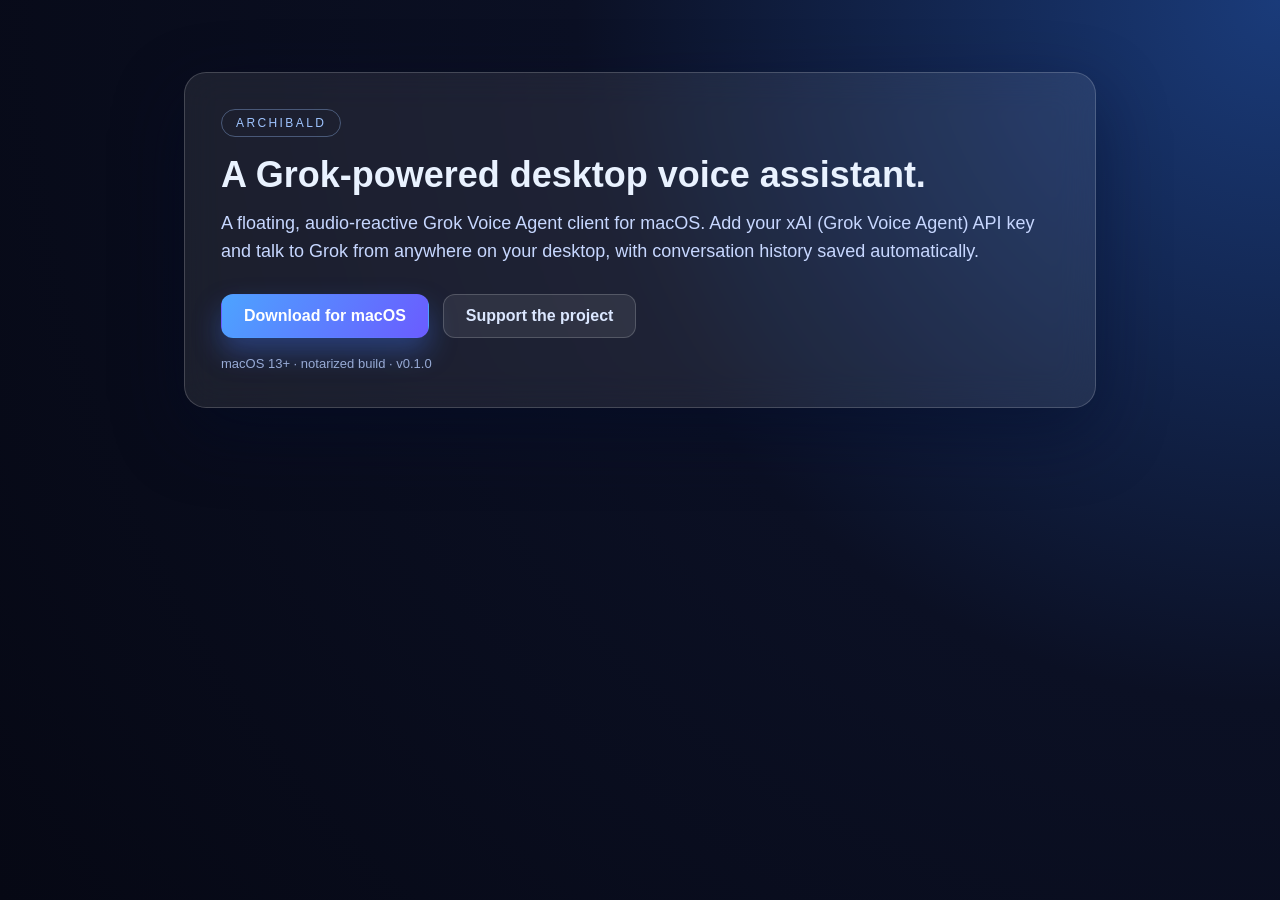
==== web/index.html @ 2627a798 "add basic site for downloading" ====
<!DOCTYPE html>
<html lang="en">
  <head>
    <meta charset="utf-8" />
    <meta name="viewport" content="width=device-width, initial-scale=1" />
    <title>Archibald</title>
    <meta
      name="description"
      content="Archibald is a floating desktop voice assistant for macOS."
    />
    <link rel="stylesheet" href="./style.css" />
  </head>
  <body>
    <main class="page">
      <header class="hero">
        <div class="badge">Archibald</div>
        <h1>A Grok-powered desktop voice assistant.</h1>
        <p class="subtitle">
          A floating, audio-reactive Grok Voice Agent client for macOS. Add your
          xAI (Grok Voice Agent) API key and talk to Grok from anywhere on your
          desktop, with conversation history saved automatically.
        </p>
        <div class="actions">
          <a
            class="button primary"
            href="https://github.com/jamesrisberg/archibald/releases/latest/download/Archibald.dmg"
          >
            Download for macOS
          </a>
          <a
            class="button ghost"
            id="support-button"
            href="https://buy.stripe.com/6oU5kDfq5g512861bedwc00"
            rel="noopener"
            target="_blank"
          >
            Support the project
          </a>
        </div>
        <p class="note">macOS 13+ · notarized build · v0.1.0</p>
      </header>
    </main>
  </body>
</html>
---- web/style.css ----
*,
*::before,
*::after {
  box-sizing: border-box;
}

body {
  margin: 0;
  font-family: -apple-system, BlinkMacSystemFont, "SF Pro Text", "SF Pro Display",
    "Helvetica Neue", Helvetica, Arial, sans-serif;
  color: #e9f2ff;
  background: radial-gradient(circle at top right, #1a3b7a 0%, #0b1024 45%, #060814 100%);
  min-height: 100vh;
}

.page {
  max-width: 960px;
  margin: 0 auto;
  padding: 72px 24px 80px;
  display: flex;
  flex-direction: column;
  gap: 36px;
}

.hero {
  padding: 36px;
  border-radius: 22px;
  background: rgba(255, 255, 255, 0.08);
  backdrop-filter: blur(18px);
  border: 1px solid rgba(255, 255, 255, 0.18);
  box-shadow: 0 25px 70px rgba(3, 12, 40, 0.45);
}

.badge {
  display: inline-flex;
  align-items: center;
  padding: 6px 14px;
  font-size: 12px;
  letter-spacing: 0.2em;
  text-transform: uppercase;
  color: #9fc4ff;
  border: 1px solid rgba(159, 196, 255, 0.35);
  border-radius: 999px;
  margin-bottom: 18px;
}

h1 {
  font-size: 36px;
  line-height: 1.1;
  margin: 0 0 14px;
}

.subtitle {
  font-size: 18px;
  line-height: 1.6;
  margin: 0 0 28px;
  color: #c7d7ff;
}

.actions {
  display: flex;
  flex-wrap: wrap;
  gap: 14px;
  margin-bottom: 18px;
}

.button {
  display: inline-flex;
  align-items: center;
  justify-content: center;
  padding: 12px 22px;
  border-radius: 12px;
  font-weight: 600;
  text-decoration: none;
  border: 1px solid transparent;
  transition: transform 0.2s ease, box-shadow 0.2s ease, border 0.2s ease;
}

.button.primary {
  background: linear-gradient(120deg, #4da3ff, #6a5cff);
  color: #fff;
  box-shadow: 0 14px 28px rgba(66, 120, 255, 0.35);
}

.button.ghost {
  background: rgba(255, 255, 255, 0.08);
  border-color: rgba(255, 255, 255, 0.18);
  color: #dbe7ff;
}

.button:hover {
  transform: translateY(-1px);
}

.note {
  font-size: 13px;
  color: #98abd6;
  margin: 0;
}

.panel {
  border-radius: 20px;
  background: rgba(10, 20, 40, 0.6);
  border: 1px solid rgba(255, 255, 255, 0.08);
  padding: 28px 30px;
}

.panel h2 {
  margin: 0 0 12px;
  font-size: 20px;
}

.panel ul {
  list-style: none;
  padding: 0;
  margin: 0;
  display: grid;
  gap: 10px;
}

.panel li {
  padding-left: 20px;
  position: relative;
  color: #c7d7ff;
}

.panel li::before {
  content: "";
  width: 10px;
  height: 10px;
  border-radius: 50%;
  background: #5ba8ff;
  position: absolute;
  left: 0;
  top: 6px;
}

@media (max-width: 640px) {
  h1 {
    font-size: 28px;
  }

  .hero {
    padding: 28px;
  }

  .actions {
    flex-direction: column;
  }
}
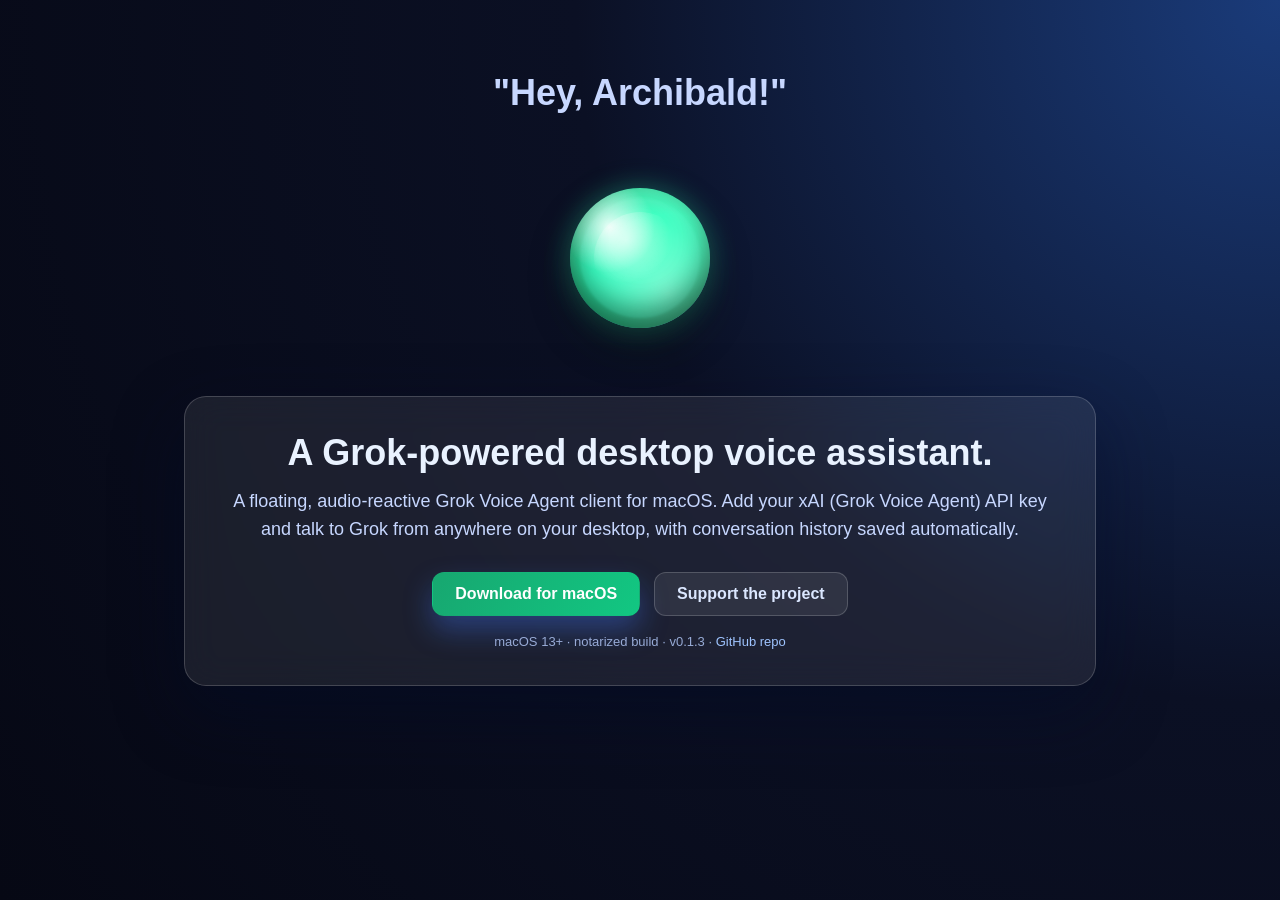
==== commit 6c014cca: "update site" ====
--- a/web/index.html
+++ b/web/index.html
@@ -1,4 +1,4 @@
-<!DOCTYPE html>
+<!doctype html>
 <html lang="en">
   <head>
     <meta charset="utf-8" />
@@ -12,8 +12,11 @@
   </head>
   <body>
     <main class="page">
+      <div class="greeting">"Hey, Archibald!"</div>
+      <div class="orb-wrap" aria-hidden="true">
+        <div class="orb"></div>
+      </div>
       <header class="hero">
-        <div class="badge">Archibald</div>
         <h1>A Grok-powered desktop voice assistant.</h1>
         <p class="subtitle">
           A floating, audio-reactive Grok Voice Agent client for macOS. Add your
@@ -37,7 +40,12 @@
             Support the project
           </a>
         </div>
-        <p class="note">macOS 13+ · notarized build · v0.1.0</p>
+        <p class="note">
+          macOS 13+ · notarized build · v0.1.3 ·
+          <a class="link" href="https://github.com/jamesrisberg/archibald"
+            >GitHub repo</a
+          >
+        </p>
       </header>
     </main>
   </body>
--- a/web/style.css
+++ b/web/style.css
@@ -6,11 +6,26 @@
 
 body {
   margin: 0;
-  font-family: -apple-system, BlinkMacSystemFont, "SF Pro Text", "SF Pro Display",
+  font-family:
+    -apple-system, BlinkMacSystemFont, "SF Pro Text", "SF Pro Display",
     "Helvetica Neue", Helvetica, Arial, sans-serif;
   color: #e9f2ff;
-  background: radial-gradient(circle at top right, #1a3b7a 0%, #0b1024 45%, #060814 100%);
+  background: radial-gradient(
+    circle at top right,
+    #1a3b7a 0%,
+    #0b1024 45%,
+    #060814 100%
+  );
   min-height: 100vh;
+}
+
+.link {
+  color: #9fc4ff;
+  text-decoration: none;
+}
+
+.link:hover {
+  text-decoration: underline;
 }
 
 .page {
@@ -29,6 +44,96 @@
   backdrop-filter: blur(18px);
   border: 1px solid rgba(255, 255, 255, 0.18);
   box-shadow: 0 25px 70px rgba(3, 12, 40, 0.45);
+  display: flex;
+  flex-direction: column;
+  align-items: center;
+  overflow: hidden;
+}
+
+.greeting {
+  font-size: 36px;
+  font-weight: 600;
+  color: #c7d7ff;
+  margin: 0 0 28px;
+  text-align: center;
+}
+
+.orb-wrap {
+  position: static;
+  width: 160px;
+  height: 160px;
+  pointer-events: none;
+  display: grid;
+  place-items: center;
+  margin: 0 auto 22px;
+}
+
+.orb {
+  width: 140px;
+  height: 140px;
+  border-radius: 50%;
+  background:
+    radial-gradient(
+      circle at 28% 28%,
+      rgba(255, 255, 255, 0.9),
+      rgba(255, 255, 255, 0) 32%
+    ),
+    radial-gradient(circle at 70% 75%, #7affd3, #33ffbc 55%, #12c782 100%);
+  box-shadow:
+    0 18px 40px rgba(8, 30, 22, 0.45),
+    inset 0 -18px 30px rgba(6, 45, 24, 0.7),
+    inset 0 12px 18px rgba(255, 255, 255, 0.2),
+    0 0 28px rgba(51, 255, 188, 0.35);
+  transform-style: preserve-3d;
+  animation: orb-float 5.5s ease-in-out infinite;
+}
+
+.orb::before,
+.orb::after {
+  content: "";
+  position: absolute;
+  inset: 10px;
+  border-radius: 50%;
+}
+
+.orb::before {
+  background: conic-gradient(
+    from 120deg,
+    rgba(80, 255, 200, 0.3),
+    rgba(51, 255, 188, 0.45),
+    rgba(140, 255, 210, 0.25),
+    rgba(80, 255, 200, 0.3)
+  );
+  mix-blend-mode: screen;
+  opacity: 0.4;
+  filter: blur(1px);
+  animation: orb-spin 9s linear infinite;
+}
+
+.orb::after {
+  inset: 24px;
+  background: radial-gradient(
+    circle at 35% 30%,
+    rgba(255, 255, 255, 0.8),
+    rgba(255, 255, 255, 0) 50%
+  );
+  opacity: 0.7;
+}
+
+@keyframes orb-float {
+  0%,
+  100% {
+    transform: translateY(0) translateZ(0) rotateX(0deg);
+  }
+  50% {
+    transform: translateY(-10px) translateZ(8px) rotateX(6deg);
+  }
+}
+
+@keyframes orb-spin {
+  to {
+    transform: rotate(360deg);
+  }
 }
 
 .badge {
@@ -48,6 +153,7 @@
   font-size: 36px;
   line-height: 1.1;
   margin: 0 0 14px;
+  text-align: center;
 }
 
 .subtitle {
@@ -55,13 +161,15 @@
   line-height: 1.6;
   margin: 0 0 28px;
   color: #c7d7ff;
+  text-align: center;
 }
 
 .actions {
   display: flex;
-  flex-wrap: wrap;
+  justify-content: center;
   gap: 14px;
   margin-bottom: 18px;
+  align-self: center;
 }
 
 .button {
@@ -73,11 +181,14 @@
   font-weight: 600;
   text-decoration: none;
   border: 1px solid transparent;
-  transition: transform 0.2s ease, box-shadow 0.2s ease, border 0.2s ease;
+  transition:
+    transform 0.2s ease,
+    box-shadow 0.2s ease,
+    border 0.2s ease;
 }
 
 .button.primary {
-  background: linear-gradient(120deg, #4da3ff, #6a5cff);
+  background: linear-gradient(120deg, #17a770, #12c782);
   color: #fff;
   box-shadow: 0 14px 28px rgba(66, 120, 255, 0.35);
 }
@@ -96,6 +207,7 @@
   font-size: 13px;
   color: #98abd6;
   margin: 0;
+  text-align: center;
 }
 
 .panel {
@@ -144,6 +256,18 @@
     padding: 28px;
   }
 
+  .orb-wrap {
+    position: static;
+    width: 120px;
+    height: 120px;
+    margin: 0 0 18px;
+  }
+
+  .orb {
+    width: 120px;
+    height: 120px;
+  }
+
   .actions {
     flex-direction: column;
   }
